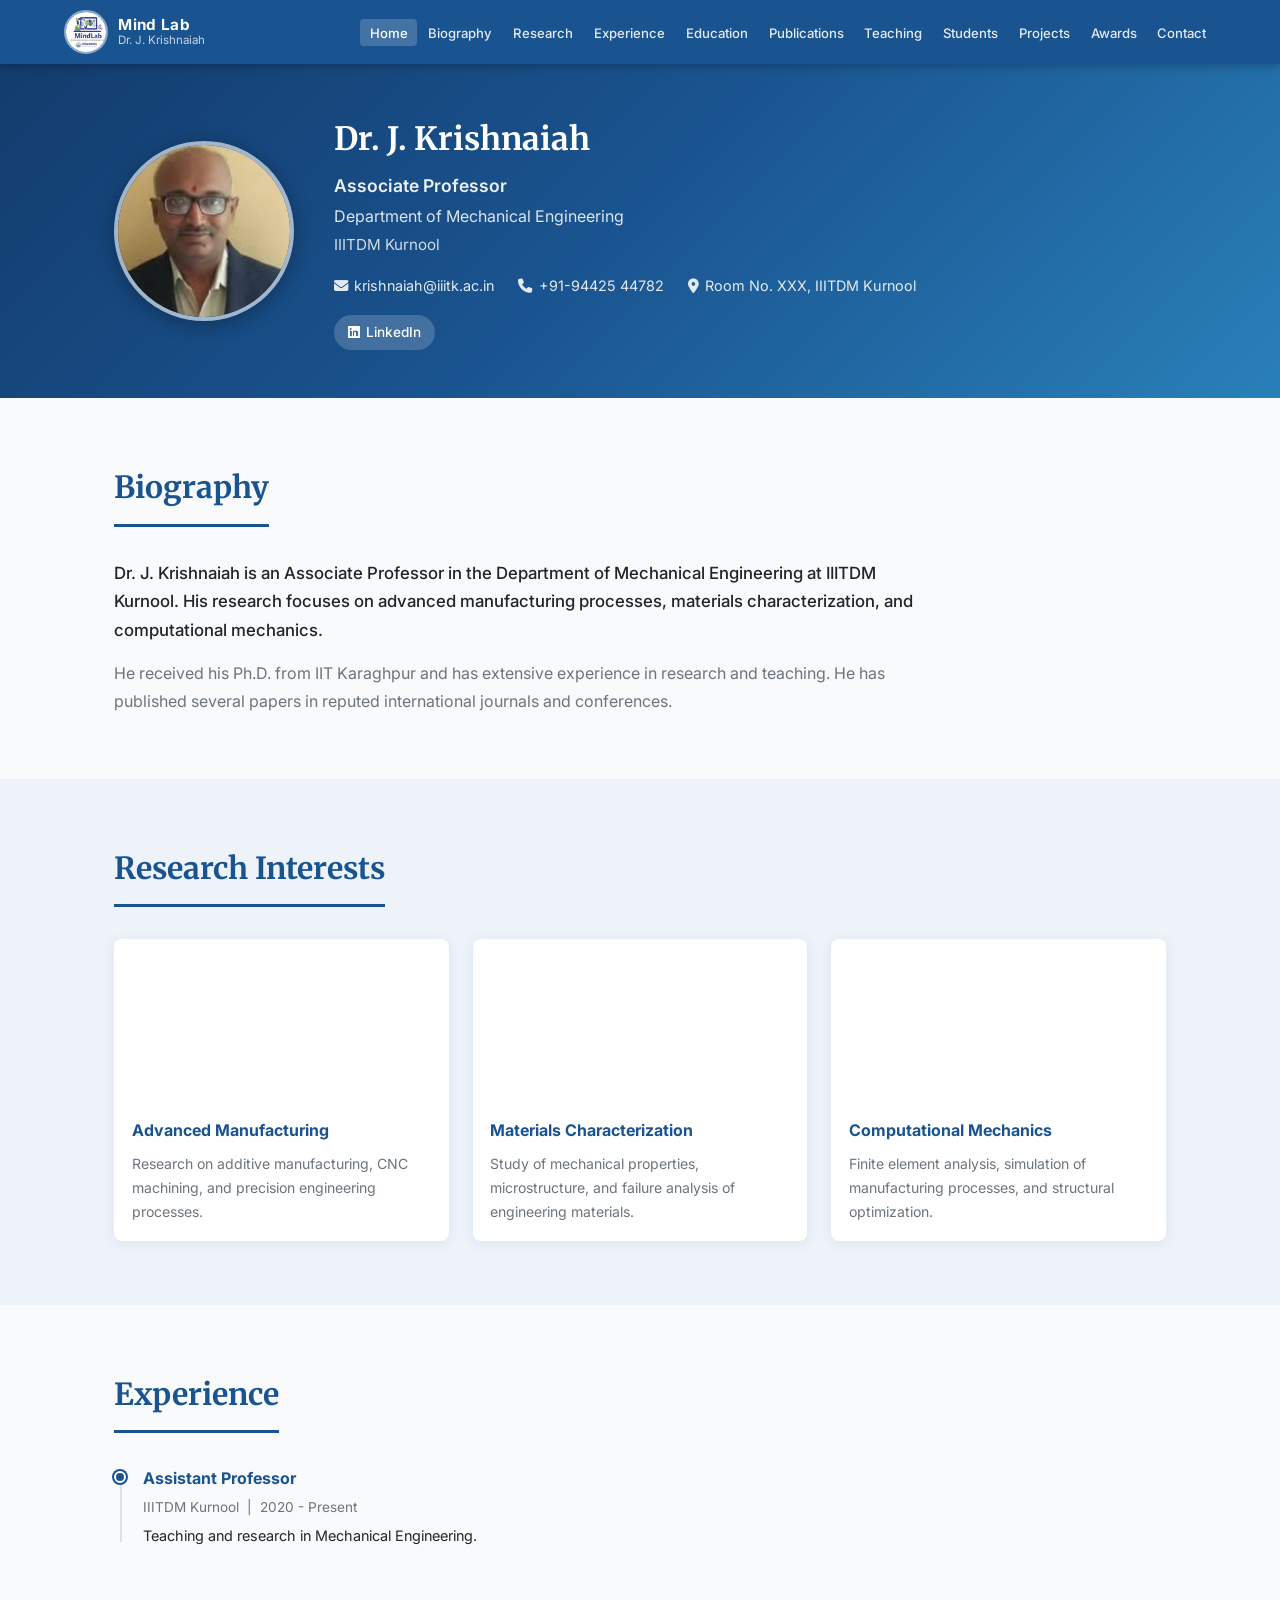
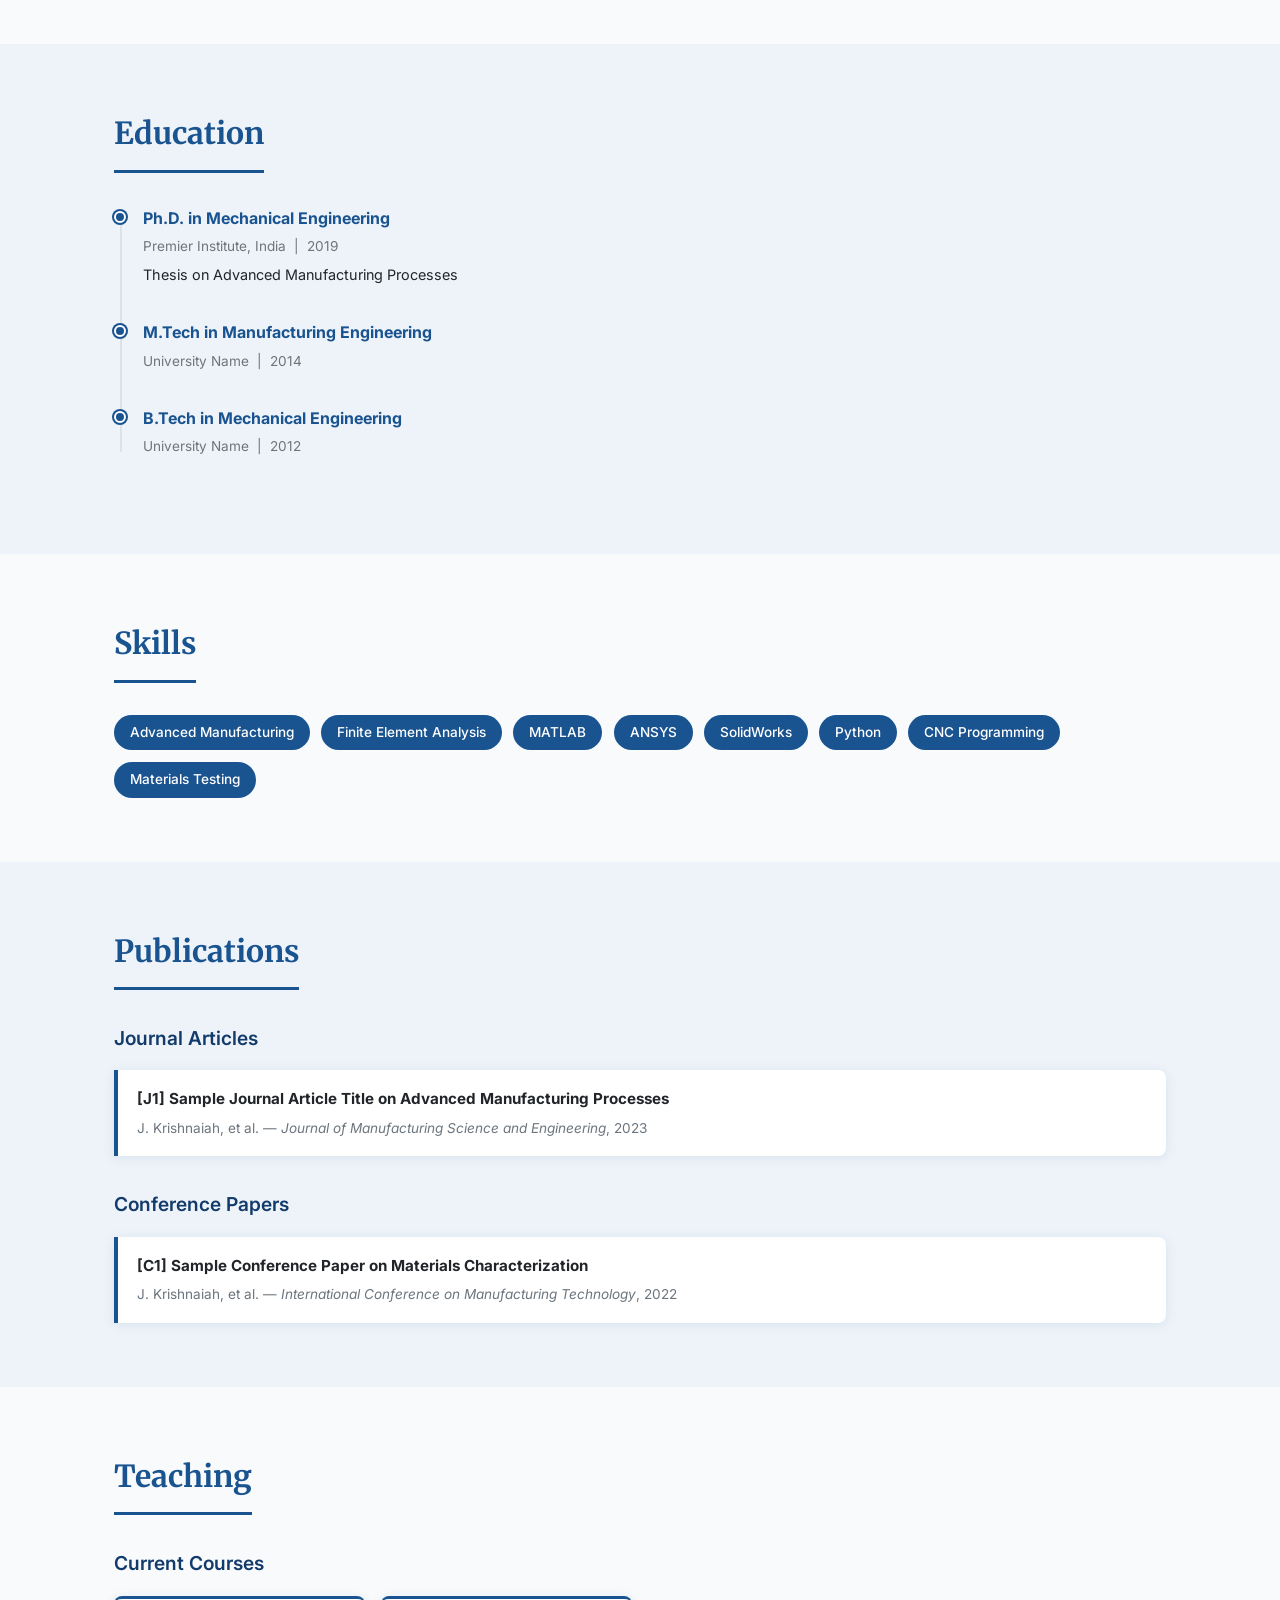
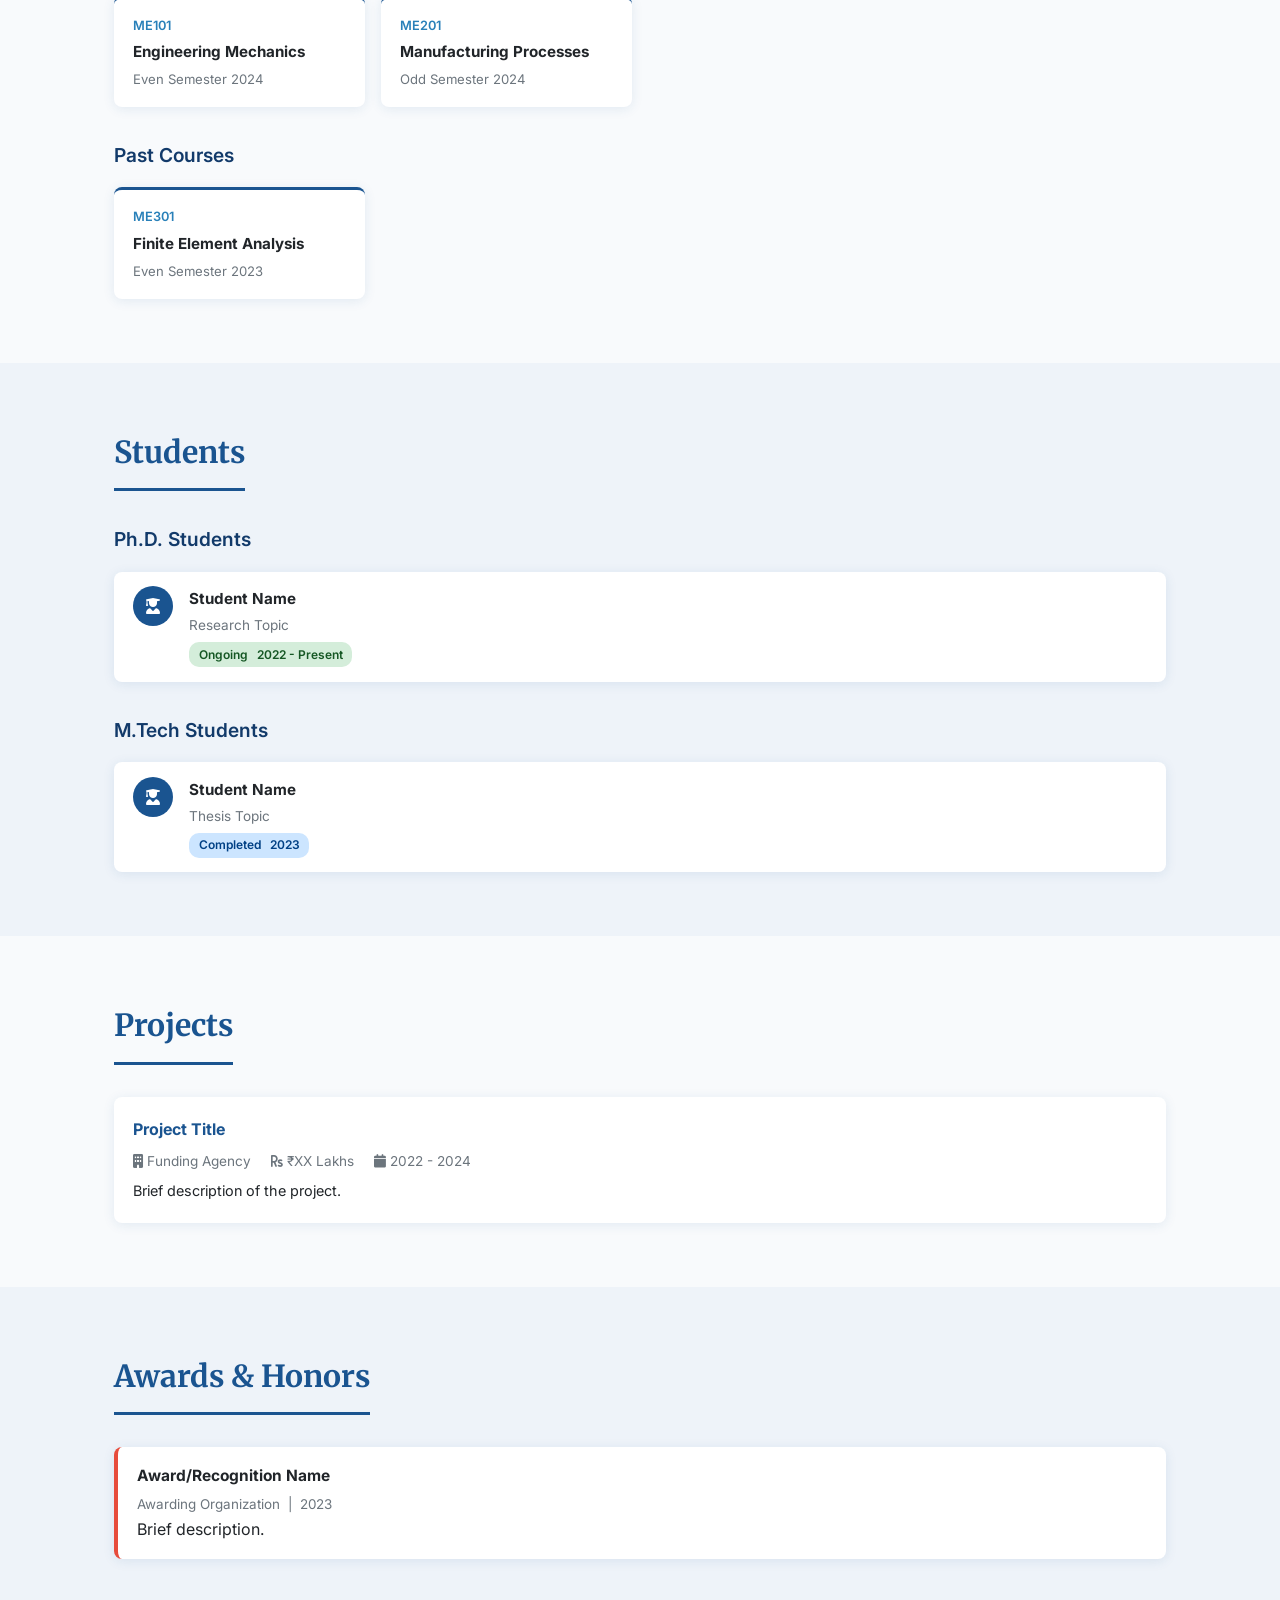
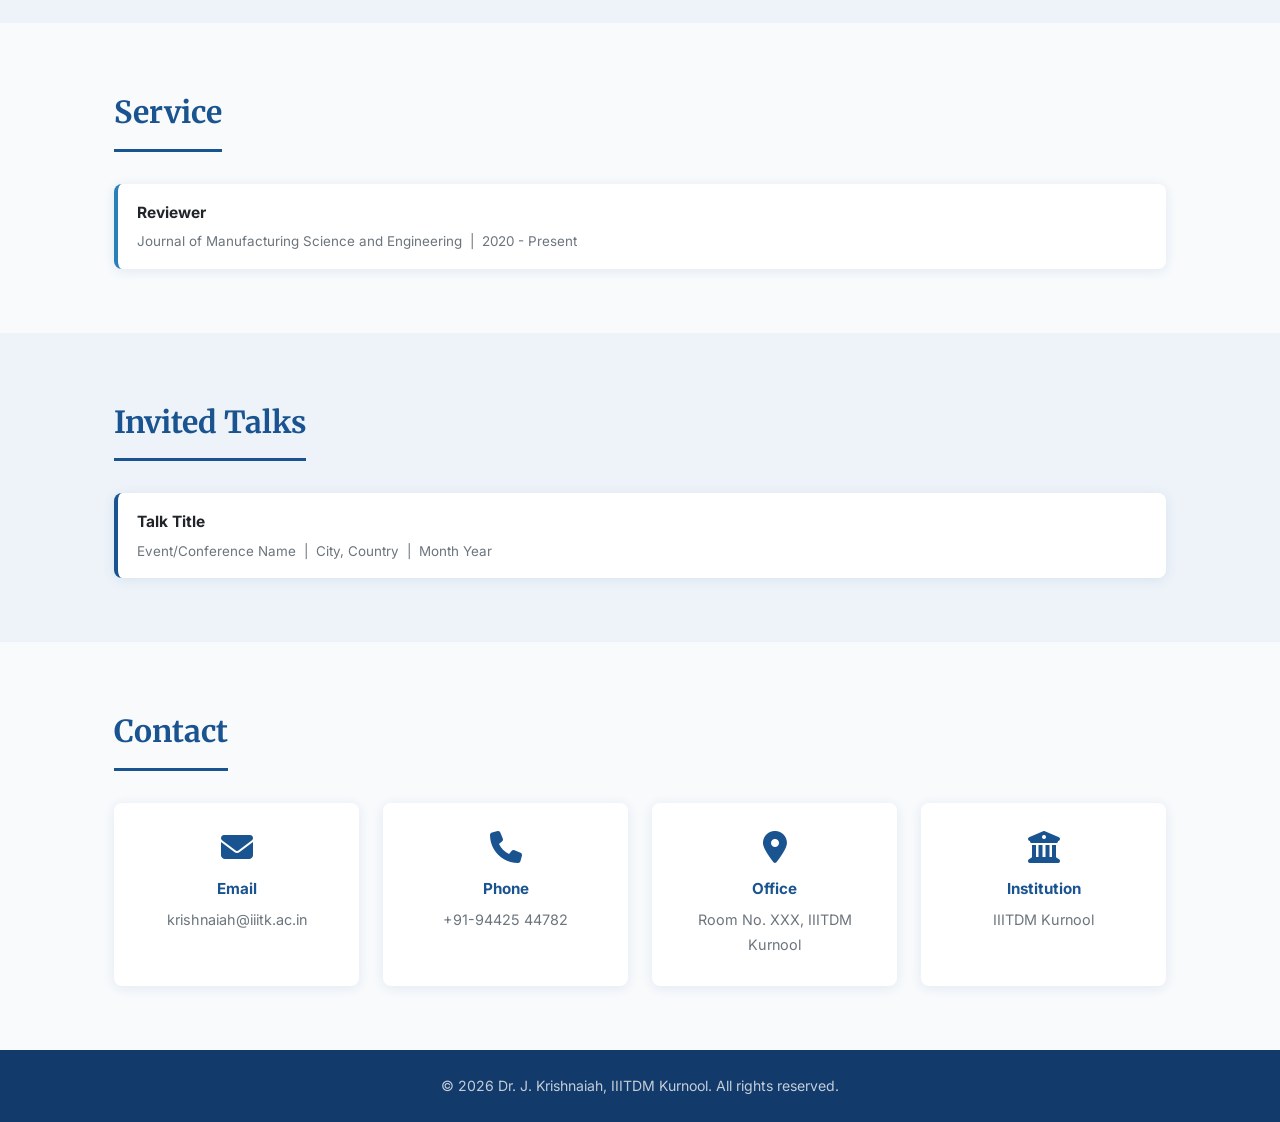
==== index.html @ 3fe78681 "Creation of admin and index" ====
<!DOCTYPE html>
<html lang="en">
<head>
  <meta charset="UTF-8" />
  <meta name="viewport" content="width=device-width, initial-scale=1.0" />
  <title>Dr. J. Krishnaiah | IIITDM Kurnool</title>
  <link rel="stylesheet" href="css/style.css" />
  <link rel="stylesheet" href="css/responsive.css" />
  <link href="https://fonts.googleapis.com/css2?family=Inter:wght@300;400;500;600;700&family=Merriweather:wght@400;700&display=swap" rel="stylesheet" />
  <link rel="stylesheet" href="https://cdnjs.cloudflare.com/ajax/libs/font-awesome/6.4.0/css/all.min.css" />
  <style>
    .nav-brand { display: flex; align-items: center; gap: .65rem; text-decoration: none; }
    .nav-logo  { height: 44px; width: 44px; border-radius: 50%; object-fit: cover;
                 border: 2px solid rgba(255,255,255,.5); flex-shrink: 0; }
    .nav-brand-text { display: flex; flex-direction: column; line-height: 1.2; }
    .nav-lab   { font-size: .95rem; font-weight: 700; color: #fff; letter-spacing: .02em; }
    .nav-name  { font-size: .72rem; font-weight: 400; color: rgba(255,255,255,.75); }
    .nav-brand:hover .nav-lab  { color: #cce0f5; }
    .nav-brand:hover .nav-name { color: rgba(255,255,255,.9); }
  </style>
</head>
<body>

<!-- ========== NAVBAR ========== -->
<nav class="navbar" id="navbar">
  <div class="nav-container">
    <a class="nav-brand" href="#home">
      <img src="images/Minds_Lab.jpeg" alt="MindLab Logo" class="nav-logo" />
      <span class="nav-brand-text"><span class="nav-lab">Mind Lab</span><span class="nav-name">Dr. J. Krishnaiah</span></span>
    </a>
    <button class="nav-toggle" id="navToggle" aria-label="Toggle menu">
      <span></span><span></span><span></span>
    </button>
    <ul class="nav-links" id="navLinks">
      <li><a href="#home">Home</a></li>
      <li><a href="#biography">Biography</a></li>
      <li><a href="#research">Research</a></li>
      <li><a href="#experience">Experience</a></li>
      <li><a href="#education">Education</a></li>
      <li><a href="#publications">Publications</a></li>
      <li><a href="#teaching">Teaching</a></li>
      <li><a href="#students">Students</a></li>
      <li><a href="#projects">Projects</a></li>
      <li><a href="#awards">Awards</a></li>
      <li><a href="#contact">Contact</a></li>
    </ul>
  </div>
</nav>

<!-- ========== HOME / PROFILE ========== -->
<section id="home" class="hero-section">
  <div class="hero-container">
    <div class="hero-photo">
      <img id="profilePhoto" src="images/profile.jpg" alt="Profile Photo" onerror="this.src='https://via.placeholder.com/200x200/1a5490/ffffff?text=Photo'" />
    </div>
    <div class="hero-info">
      <h1 id="profileName">Dr. J. Krishnaiah</h1>
      <p class="hero-title" id="profileTitle">Assistant Professor</p>
      <p class="hero-dept" id="profileDept">Department of Mechanical Engineering</p>
      <p class="hero-inst" id="profileInst">IIITDM Kurnool</p>
      <div class="hero-contact">
        <span><i class="fas fa-envelope"></i> <span id="profileEmail">—</span></span>
        <span><i class="fas fa-phone"></i> <span id="profilePhone">—</span></span>
        <span><i class="fas fa-map-marker-alt"></i> <span id="profileOffice">—</span></span>
      </div>
      <div class="hero-social" id="heroSocial"></div>
    </div>
  </div>
</section>

<!-- ========== BIOGRAPHY ========== -->
<section id="biography" class="section">
  <div class="container">
    <h2 class="section-title">Biography</h2>
    <div class="bio-content">
      <p class="bio-summary" id="bioSummary"></p>
      <p class="bio-details" id="bioDetails"></p>
    </div>
  </div>
</section>

<!-- ========== RESEARCH ========== -->
<section id="research" class="section section-alt">
  <div class="container">
    <h2 class="section-title">Research Interests</h2>
    <div class="research-grid" id="researchGrid"></div>
  </div>
</section>

<!-- ========== EXPERIENCE ========== -->
<section id="experience" class="section">
  <div class="container">
    <h2 class="section-title">Experience</h2>
    <div class="timeline" id="experienceList"></div>
  </div>
</section>

<!-- ========== EDUCATION ========== -->
<section id="education" class="section section-alt">
  <div class="container">
    <h2 class="section-title">Education</h2>
    <div class="timeline" id="educationList"></div>
  </div>
</section>

<!-- ========== SKILLS ========== -->
<section id="skills" class="section">
  <div class="container">
    <h2 class="section-title">Skills</h2>
    <div class="skills-grid" id="skillsList"></div>
  </div>
</section>

<!-- ========== PUBLICATIONS ========== -->
<section id="publications" class="section section-alt">
  <div class="container">
    <h2 class="section-title">Publications</h2>
    <h3 class="sub-title">Journal Articles</h3>
    <div class="pub-list" id="journalList"></div>
    <h3 class="sub-title" style="margin-top:2rem;">Conference Papers</h3>
    <div class="pub-list" id="conferenceList"></div>
  </div>
</section>

<!-- ========== TEACHING ========== -->
<section id="teaching" class="section">
  <div class="container">
    <h2 class="section-title">Teaching</h2>
    <h3 class="sub-title">Current Courses</h3>
    <div class="course-grid" id="currentCourses"></div>
    <h3 class="sub-title" style="margin-top:2rem;">Past Courses</h3>
    <div class="course-grid" id="pastCourses"></div>
  </div>
</section>

<!-- ========== STUDENTS ========== -->
<section id="students" class="section section-alt">
  <div class="container">
    <h2 class="section-title">Students</h2>
    <h3 class="sub-title">Ph.D. Students</h3>
    <div class="student-list" id="phdStudents"></div>
    <h3 class="sub-title" style="margin-top:2rem;">M.Tech Students</h3>
    <div class="student-list" id="mtechStudents"></div>
  </div>
</section>

<!-- ========== PROJECTS ========== -->
<section id="projects" class="section">
  <div class="container">
    <h2 class="section-title">Projects</h2>
    <div class="project-list" id="projectList"></div>
  </div>
</section>

<!-- ========== AWARDS ========== -->
<section id="awards" class="section section-alt">
  <div class="container">
    <h2 class="section-title">Awards &amp; Honors</h2>
    <div class="award-list" id="awardList"></div>
  </div>
</section>

<!-- ========== SERVICE ========== -->
<section id="service" class="section">
  <div class="container">
    <h2 class="section-title">Service</h2>
    <div class="service-list" id="serviceList"></div>
  </div>
</section>

<!-- ========== TALKS ========== -->
<section id="talks" class="section section-alt">
  <div class="container">
    <h2 class="section-title">Invited Talks</h2>
    <div class="talk-list" id="talkList"></div>
  </div>
</section>

<!-- ========== CONTACT ========== -->
<section id="contact" class="section">
  <div class="container">
    <h2 class="section-title">Contact</h2>
    <div class="contact-grid">
      <div class="contact-item">
        <i class="fas fa-envelope fa-2x"></i>
        <h4>Email</h4>
        <p id="contactEmail">—</p>
      </div>
      <div class="contact-item">
        <i class="fas fa-phone fa-2x"></i>
        <h4>Phone</h4>
        <p id="contactPhone">—</p>
      </div>
      <div class="contact-item">
        <i class="fas fa-map-marker-alt fa-2x"></i>
        <h4>Office</h4>
        <p id="contactOffice">—</p>
      </div>
      <div class="contact-item">
        <i class="fas fa-university fa-2x"></i>
        <h4>Institution</h4>
        <p id="contactInst">—</p>
      </div>
    </div>
  </div>
</section>

<!-- ========== FOOTER ========== -->
<footer class="footer">
  <div class="container">
    <p>&copy; <span id="footerYear"></span> Dr. J. Krishnaiah, IIITDM Kurnool. All rights reserved.</p>
  </div>
</footer>

<script src="js/main.js"></script>
</body>
</html>
---- css/style.css ----
/* ============================================================
   GLOBAL RESET & VARIABLES
   ============================================================ */
*, *::before, *::after { box-sizing: border-box; margin: 0; padding: 0; }

:root {
  --primary:    #1a5490;
  --primary-dk: #123a6a;
  --secondary:  #2980b9;
  --accent:     #e74c3c;
  --bg:         #f8fafc;
  --bg-alt:     #eef3f9;
  --text:       #212529;
  --text-muted: #6c757d;
  --border:     #dee2e6;
  --white:      #ffffff;
  --shadow:     0 2px 12px rgba(26,84,144,.10);
  --radius:     8px;
  --nav-h:      64px;
  --transition: .25s ease;
}

html { scroll-behavior: smooth; }

body {
  font-family: 'Inter', sans-serif;
  font-size: 16px;
  line-height: 1.7;
  color: var(--text);
  background: var(--bg);
}

a { color: var(--primary); text-decoration: none; }
a:hover { color: var(--secondary); }
img { max-width: 100%; display: block; }
ul { list-style: none; }

/* ============================================================
   NAVBAR
   ============================================================ */
.navbar {
  position: fixed;
  top: 0; left: 0; right: 0;
  height: var(--nav-h);
  background: var(--primary);
  z-index: 1000;
  box-shadow: 0 2px 8px rgba(0,0,0,.25);
}
.nav-container {
  max-width: 1200px;
  margin: 0 auto;
  height: 100%;
  padding: 0 1.5rem;
  display: flex;
  align-items: center;
  gap: 1.5rem;
}
.nav-brand {
  color: var(--white);
  font-weight: 700;
  font-size: 1.05rem;
  white-space: nowrap;
  flex-shrink: 0;
}
.nav-brand:hover { color: #cce0f5; }

.nav-links {
  display: flex;
  flex-wrap: wrap;
  gap: .1rem;
  margin-left: auto;
}
.nav-links li a {
  color: rgba(255,255,255,.88);
  font-size: .82rem;
  font-weight: 500;
  padding: .35rem .6rem;
  border-radius: 4px;
  transition: background var(--transition), color var(--transition);
  white-space: nowrap;
}
.nav-links li a:hover,
.nav-links li a.active {
  background: rgba(255,255,255,.18);
  color: var(--white);
}

/* hamburger */
.nav-toggle {
  display: none;
  flex-direction: column;
  justify-content: center;
  gap: 5px;
  background: none;
  border: none;
  cursor: pointer;
  padding: 6px;
  margin-left: auto;
}
.nav-toggle span {
  display: block;
  width: 24px; height: 2px;
  background: var(--white);
  border-radius: 2px;
  transition: var(--transition);
}

/* ============================================================
   SECTIONS
   ============================================================ */
/* Offset anchor targets so they sit below the fixed nav */
section[id] {
  scroll-margin-top: var(--nav-h);
}

.section {
  padding: 4rem 0;
}
.section-alt {
  background: var(--bg-alt);
}
.container {
  max-width: 1100px;
  margin: 0 auto;
  padding: 0 1.5rem;
}

.section-title {
  font-family: 'Merriweather', serif;
  font-size: 1.9rem;
  color: var(--primary);
  margin-bottom: 2rem;
  padding-bottom: .6rem;
  border-bottom: 3px solid var(--primary);
  display: inline-block;
}

.sub-title {
  font-size: 1.2rem;
  color: var(--primary-dk);
  margin-bottom: 1rem;
  font-weight: 600;
}

/* ============================================================
   HERO / PROFILE
   ============================================================ */
.hero-section {
  background: linear-gradient(135deg, var(--primary-dk) 0%, var(--primary) 50%, var(--secondary) 100%);
  color: var(--white);
  padding: calc(var(--nav-h) + 3rem) 0 3rem;
  scroll-margin-top: 0;
}
.hero-container {
  max-width: 1100px;
  margin: 0 auto;
  padding: 0 1.5rem;
  display: flex;
  align-items: center;
  gap: 2.5rem;
}
.hero-photo img {
  width: 180px; height: 180px;
  border-radius: 50%;
  object-fit: cover;
  border: 4px solid rgba(255,255,255,.6);
  box-shadow: 0 4px 20px rgba(0,0,0,.3);
}
.hero-info h1 {
  font-family: 'Merriweather', serif;
  font-size: 2rem;
  margin-bottom: .3rem;
}
.hero-title  { font-size: 1.1rem; font-weight: 600; margin-bottom: .15rem; opacity: .92; }
.hero-dept   { font-size: 1rem;  margin-bottom: .1rem; opacity: .85; }
.hero-inst   { font-size: .95rem; opacity: .8; margin-bottom: 1rem; }

.hero-contact {
  display: flex;
  flex-wrap: wrap;
  gap: .8rem 1.5rem;
  font-size: .9rem;
  opacity: .88;
  margin-bottom: 1rem;
}
.hero-contact span { display: flex; align-items: center; gap: .4rem; }

.hero-social { display: flex; gap: .8rem; flex-wrap: wrap; }
.hero-social a {
  display: inline-flex;
  align-items: center;
  gap: .35rem;
  background: rgba(255,255,255,.18);
  color: var(--white);
  padding: .4rem .9rem;
  border-radius: 20px;
  font-size: .85rem;
  font-weight: 500;
  transition: background var(--transition);
}
.hero-social a:hover { background: rgba(255,255,255,.32); color: var(--white); }

/* ============================================================
   BIOGRAPHY
   ============================================================ */
.bio-content { max-width: 820px; }
.bio-summary { font-size: 1.05rem; font-weight: 500; margin-bottom: 1rem; }
.bio-details  { color: var(--text-muted); }

/* ============================================================
   RESEARCH GRID
   ============================================================ */
.research-grid {
  display: grid;
  grid-template-columns: repeat(auto-fill, minmax(260px, 1fr));
  gap: 1.5rem;
}
.research-card {
  background: var(--white);
  border-radius: var(--radius);
  overflow: hidden;
  box-shadow: var(--shadow);
  transition: transform var(--transition), box-shadow var(--transition);
}
.research-card:hover { transform: translateY(-4px); box-shadow: 0 8px 24px rgba(26,84,144,.15); }
.research-card img {
  width: 100%; height: 160px;
  object-fit: cover;
}
.research-card-body { padding: 1.1rem; }
.research-card-body h3 { font-size: 1rem; color: var(--primary); margin-bottom: .5rem; }
.research-card-body p  { font-size: .88rem; color: var(--text-muted); }

/* ============================================================
   TIMELINE (experience / education)
   ============================================================ */
.timeline { position: relative; padding-left: 1.8rem; }
.timeline::before {
  content: '';
  position: absolute;
  left: 6px; top: 6px; bottom: 6px;
  width: 2px;
  background: var(--border);
}
.timeline-item {
  position: relative;
  margin-bottom: 2rem;
}
.timeline-item::before {
  content: '';
  position: absolute;
  left: -1.8rem; top: 6px;
  width: 12px; height: 12px;
  border-radius: 50%;
  background: var(--primary);
  border: 2px solid var(--white);
  box-shadow: 0 0 0 2px var(--primary);
}
.timeline-item h3 { font-size: 1rem; color: var(--primary); margin-bottom: .2rem; }
.timeline-item .meta {
  font-size: .85rem;
  color: var(--text-muted);
  margin-bottom: .3rem;
}
.timeline-item p { font-size: .9rem; }

/* ============================================================
   SKILLS
   ============================================================ */
.skills-grid {
  display: flex;
  flex-wrap: wrap;
  gap: .7rem;
}
.skill-tag {
  background: var(--primary);
  color: var(--white);
  padding: .4rem 1rem;
  border-radius: 20px;
  font-size: .85rem;
  font-weight: 500;
}

/* ============================================================
   PUBLICATIONS
   ============================================================ */
.pub-list { display: flex; flex-direction: column; gap: 1.2rem; }
.pub-item {
  background: var(--white);
  border-left: 4px solid var(--primary);
  padding: 1rem 1.2rem;
  border-radius: 0 var(--radius) var(--radius) 0;
  box-shadow: var(--shadow);
}
.pub-item h4 { font-size: .95rem; color: var(--text); margin-bottom: .3rem; }
.pub-item .pub-meta { font-size: .85rem; color: var(--text-muted); }
.pub-item a { font-size: .82rem; color: var(--secondary); margin-top: .3rem; display: inline-block; }

/* ============================================================
   TEACHING
   ============================================================ */
.course-grid {
  display: grid;
  grid-template-columns: repeat(auto-fill, minmax(220px, 1fr));
  gap: 1rem;
}
.course-card {
  background: var(--white);
  padding: 1rem 1.2rem;
  border-radius: var(--radius);
  box-shadow: var(--shadow);
  border-top: 3px solid var(--primary);
}
.course-card .code { font-size: .8rem; color: var(--secondary); font-weight: 600; margin-bottom: .2rem; }
.course-card h4 { font-size: .95rem; margin-bottom: .2rem; }
.course-card .sem { font-size: .82rem; color: var(--text-muted); }

/* ============================================================
   STUDENTS
   ============================================================ */
.student-list { display: flex; flex-direction: column; gap: 1rem; }
.student-item {
  background: var(--white);
  padding: .9rem 1.2rem;
  border-radius: var(--radius);
  box-shadow: var(--shadow);
  display: flex;
  align-items: flex-start;
  gap: 1rem;
}
.student-item .s-icon {
  width: 40px; height: 40px;
  border-radius: 50%;
  background: var(--primary);
  color: var(--white);
  display: flex; align-items: center; justify-content: center;
  font-size: 1rem;
  flex-shrink: 0;
}
.student-item h4 { font-size: .95rem; margin-bottom: .15rem; }
.student-item p  { font-size: .85rem; color: var(--text-muted); }
.student-item .badge {
  display: inline-block;
  font-size: .75rem;
  padding: .15rem .6rem;
  border-radius: 10px;
  font-weight: 600;
  margin-top: .3rem;
}
.badge-ongoing   { background: #d4edda; color: #155724; }
.badge-completed { background: #cce5ff; color: #004085; }

/* ============================================================
   PROJECTS
   ============================================================ */
.project-list { display: flex; flex-direction: column; gap: 1.2rem; }
.project-item {
  background: var(--white);
  padding: 1.2rem;
  border-radius: var(--radius);
  box-shadow: var(--shadow);
}
.project-item h3 { color: var(--primary); margin-bottom: .4rem; font-size: 1rem; }
.project-meta { font-size: .85rem; color: var(--text-muted); margin-bottom: .4rem; }
.project-meta span { margin-right: 1rem; }
.project-item p { font-size: .9rem; }

/* ============================================================
   AWARDS / SERVICE / TALKS
   ============================================================ */
.award-list, .service-list, .talk-list {
  display: flex; flex-direction: column; gap: 1rem;
}
.award-item, .service-item, .talk-item {
  background: var(--white);
  padding: 1rem 1.2rem;
  border-radius: var(--radius);
  box-shadow: var(--shadow);
  border-left: 4px solid var(--accent);
}
.service-item { border-left-color: var(--secondary); }
.talk-item    { border-left-color: var(--primary); }

.award-item h4, .service-item h4, .talk-item h4 {
  font-size: .97rem; margin-bottom: .25rem; color: var(--text);
}
.award-item .meta, .service-item .meta, .talk-item .meta {
  font-size: .84rem; color: var(--text-muted);
}

/* ============================================================
   CONTACT
   ============================================================ */
.contact-grid {
  display: grid;
  grid-template-columns: repeat(auto-fill, minmax(200px, 1fr));
  gap: 1.5rem;
}
.contact-item {
  background: var(--white);
  padding: 1.8rem 1.2rem;
  border-radius: var(--radius);
  box-shadow: var(--shadow);
  text-align: center;
}
.contact-item i { color: var(--primary); margin-bottom: .8rem; }
.contact-item h4 { font-size: .95rem; margin-bottom: .4rem; color: var(--primary); }
.contact-item p  { font-size: .9rem; color: var(--text-muted); }

/* ============================================================
   FOOTER
   ============================================================ */
.footer {
  background: var(--primary-dk);
  color: rgba(255,255,255,.75);
  text-align: center;
  padding: 1.5rem 0;
  font-size: .88rem;
}

/* ============================================================
   EMPTY STATE
   ============================================================ */
.empty-state {
  color: var(--text-muted);
  font-style: italic;
  font-size: .9rem;
  padding: 1rem 0;
}
---- css/responsive.css ----
/* ============================================================
   RESPONSIVE — breakpoints: 1024, 768, 600, 480, 360
   ============================================================ */

/* --- Tablet & below ---------------------------------------- */
@media (max-width: 1024px) {
  .nav-links li a { font-size: .78rem; padding: .3rem .5rem; }
  .hero-info h1   { font-size: 1.7rem; }
}

/* --- Show hamburger ---------------------------------------- */
@media (max-width: 860px) {
  .nav-toggle { display: flex; }

  .nav-links {
    display: none;
    position: fixed;
    top: var(--nav-h); left: 0; right: 0;
    background: var(--primary-dk);
    flex-direction: column;
    padding: 1rem 0 1.5rem;
    gap: 0;
    box-shadow: 0 4px 12px rgba(0,0,0,.3);
  }
  .nav-links.open { display: flex; }
  .nav-links li a {
    display: block;
    padding: .65rem 1.5rem;
    font-size: .95rem;
    border-radius: 0;
  }
  .nav-links li a:hover { background: rgba(255,255,255,.12); }
}

/* --- Small tablet ------------------------------------------ */
@media (max-width: 768px) {
  .hero-container { flex-direction: column; text-align: center; gap: 1.5rem; }
  .hero-contact   { justify-content: center; }
  .hero-social    { justify-content: center; }
  .hero-photo img { width: 140px; height: 140px; }
  .hero-info h1   { font-size: 1.5rem; }

  .section-title  { font-size: 1.5rem; }
  .research-grid  { grid-template-columns: 1fr 1fr; }
  .contact-grid   { grid-template-columns: 1fr 1fr; }
}

/* --- Mobile ------------------------------------------------ */
@media (max-width: 600px) {
  .section        { padding: 2.5rem 0; }
  .research-grid  { grid-template-columns: 1fr; }
  .course-grid    { grid-template-columns: 1fr; }
  .contact-grid   { grid-template-columns: 1fr; }

  .hero-section   { padding-top: calc(var(--nav-h) + 2rem); }
  .timeline       { padding-left: 1.4rem; }
  .timeline-item::before { left: -1.4rem; }
}

/* --- Very small -------------------------------------------- */
@media (max-width: 400px) {
  .hero-info h1   { font-size: 1.3rem; }
  .hero-social a  { font-size: .8rem; padding: .35rem .7rem; }
}
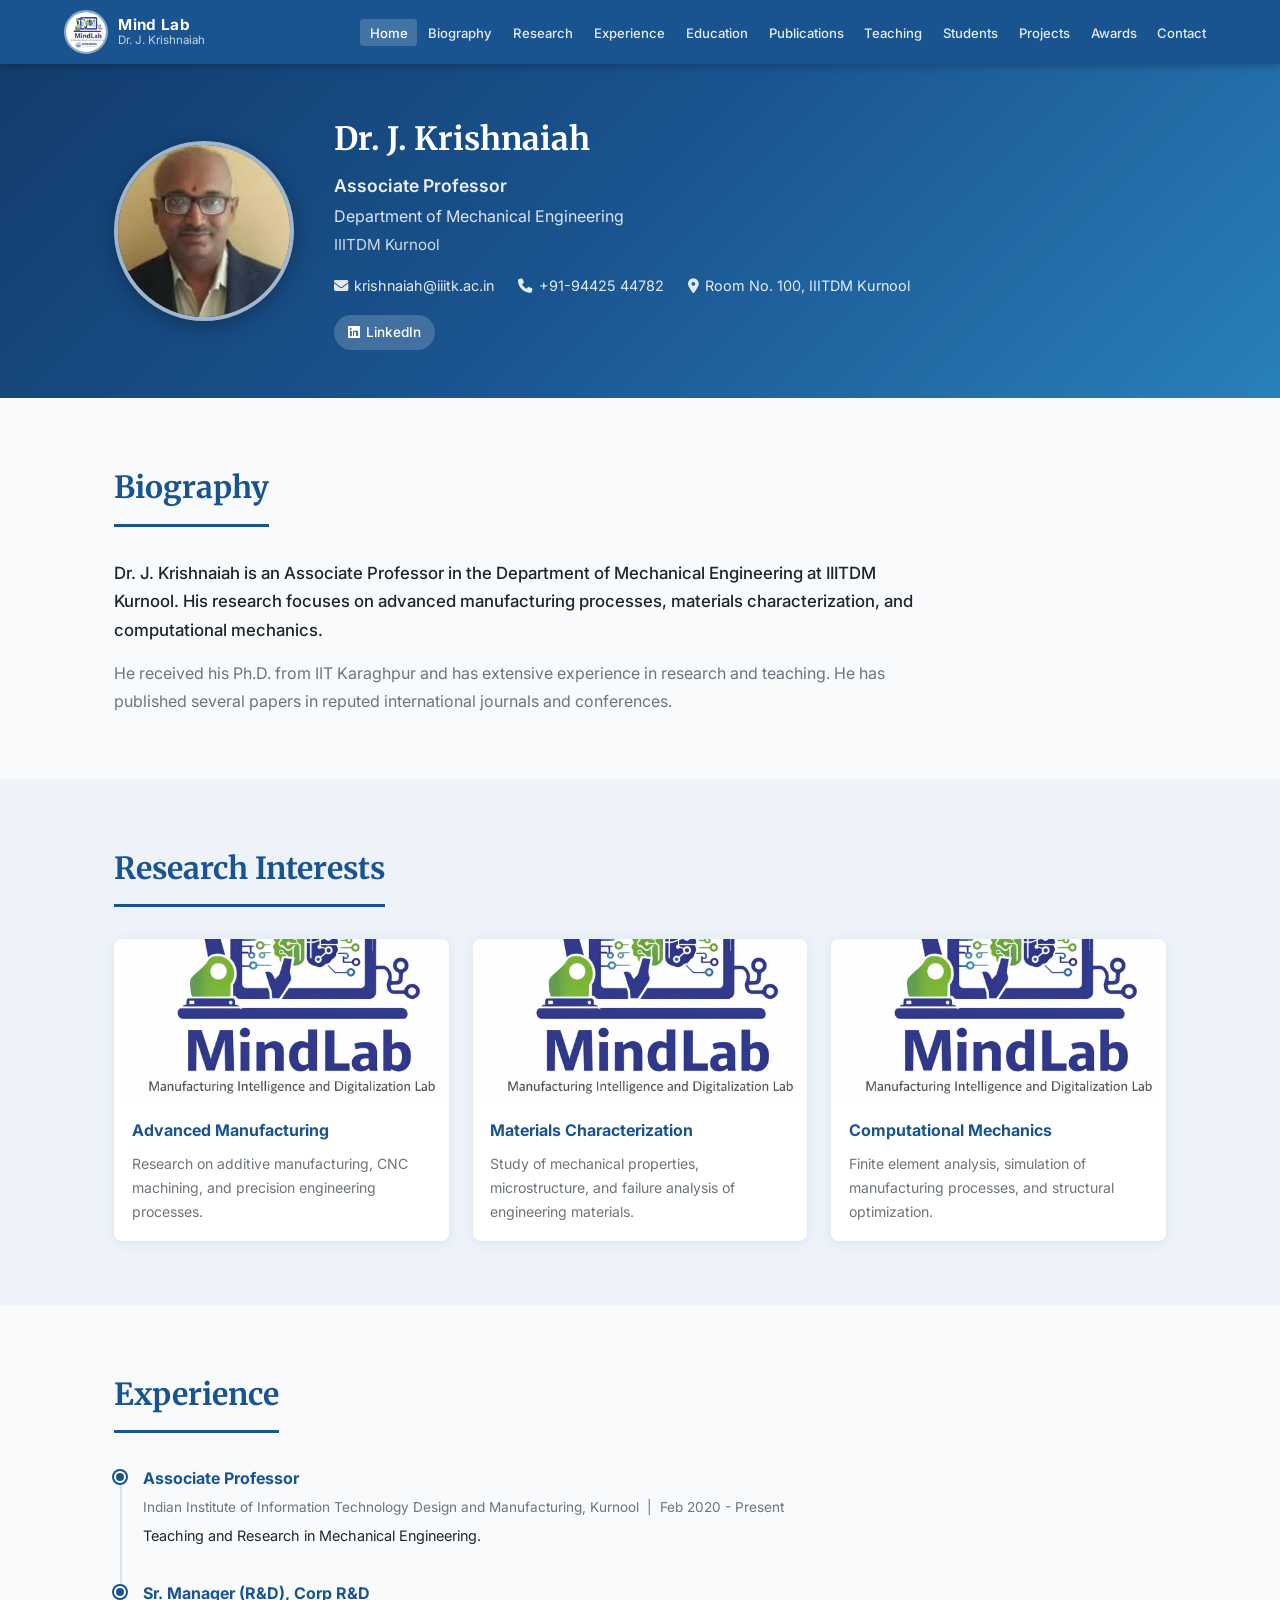
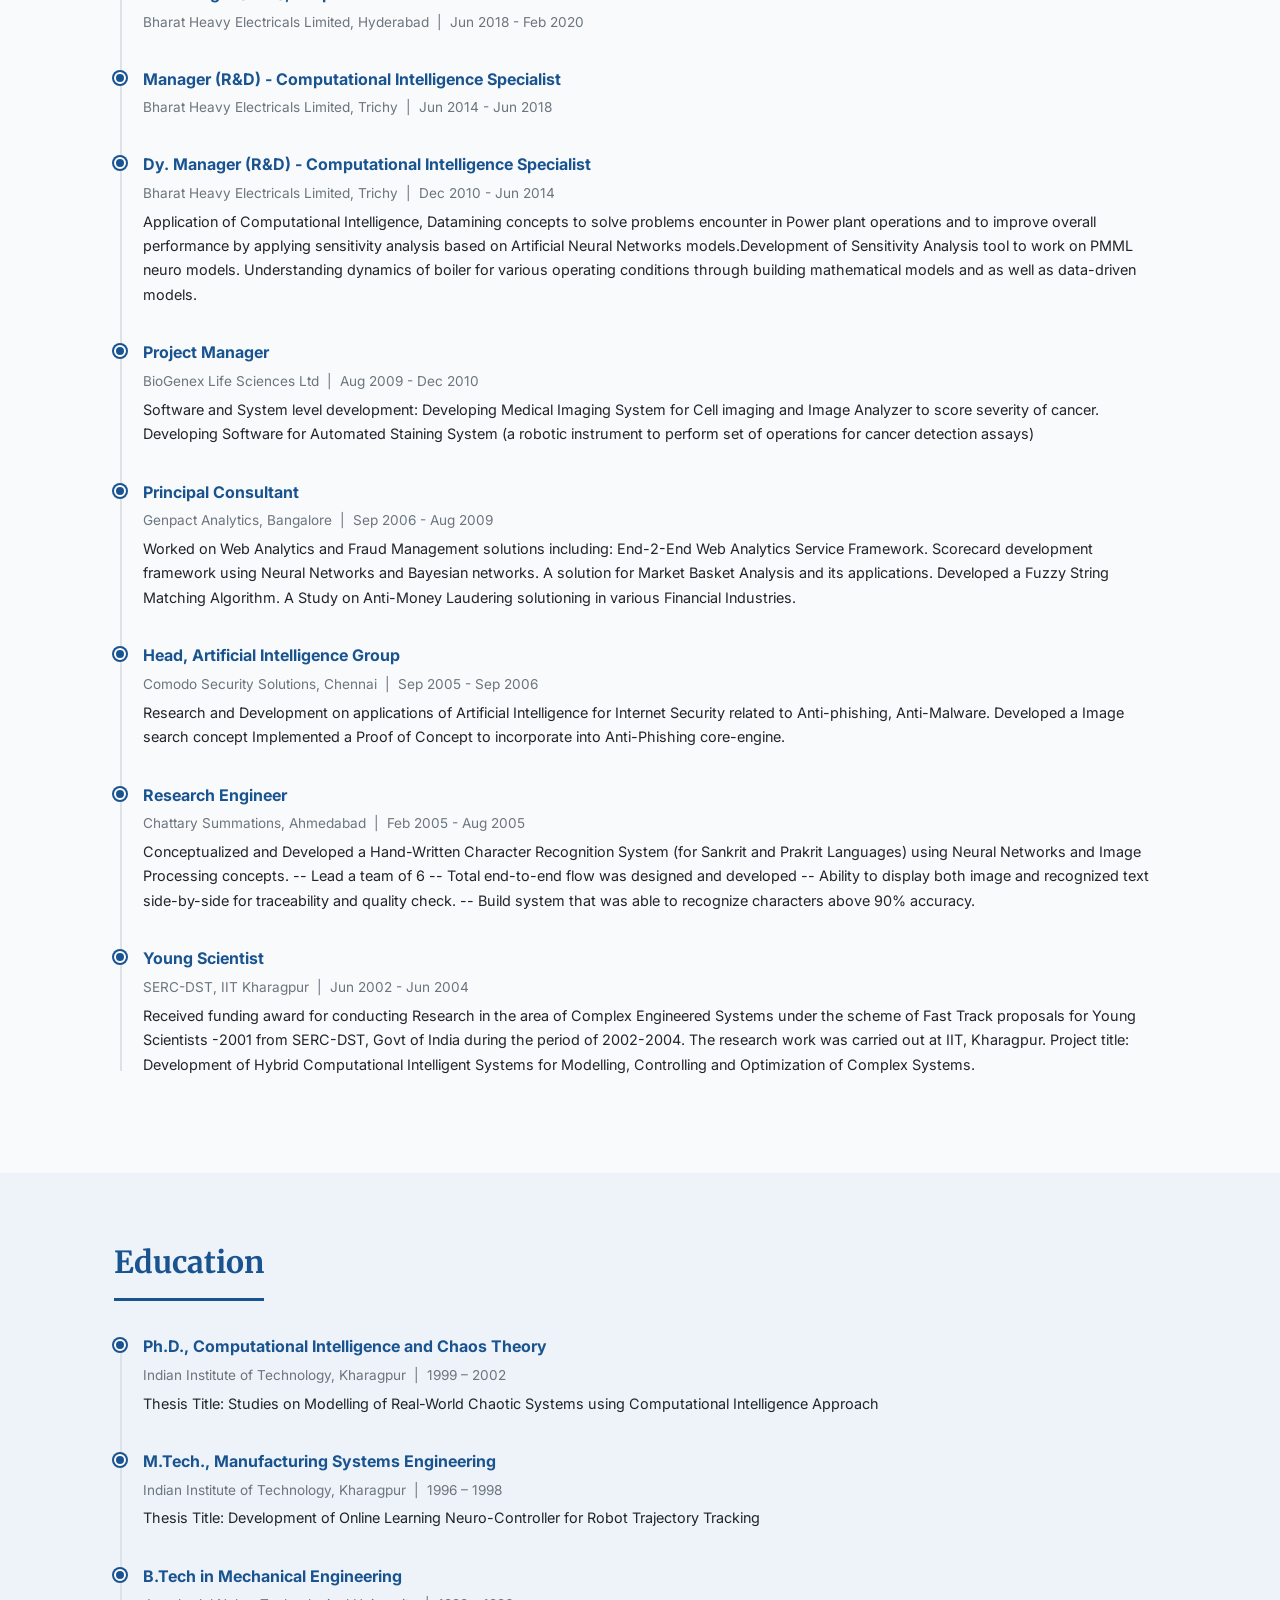
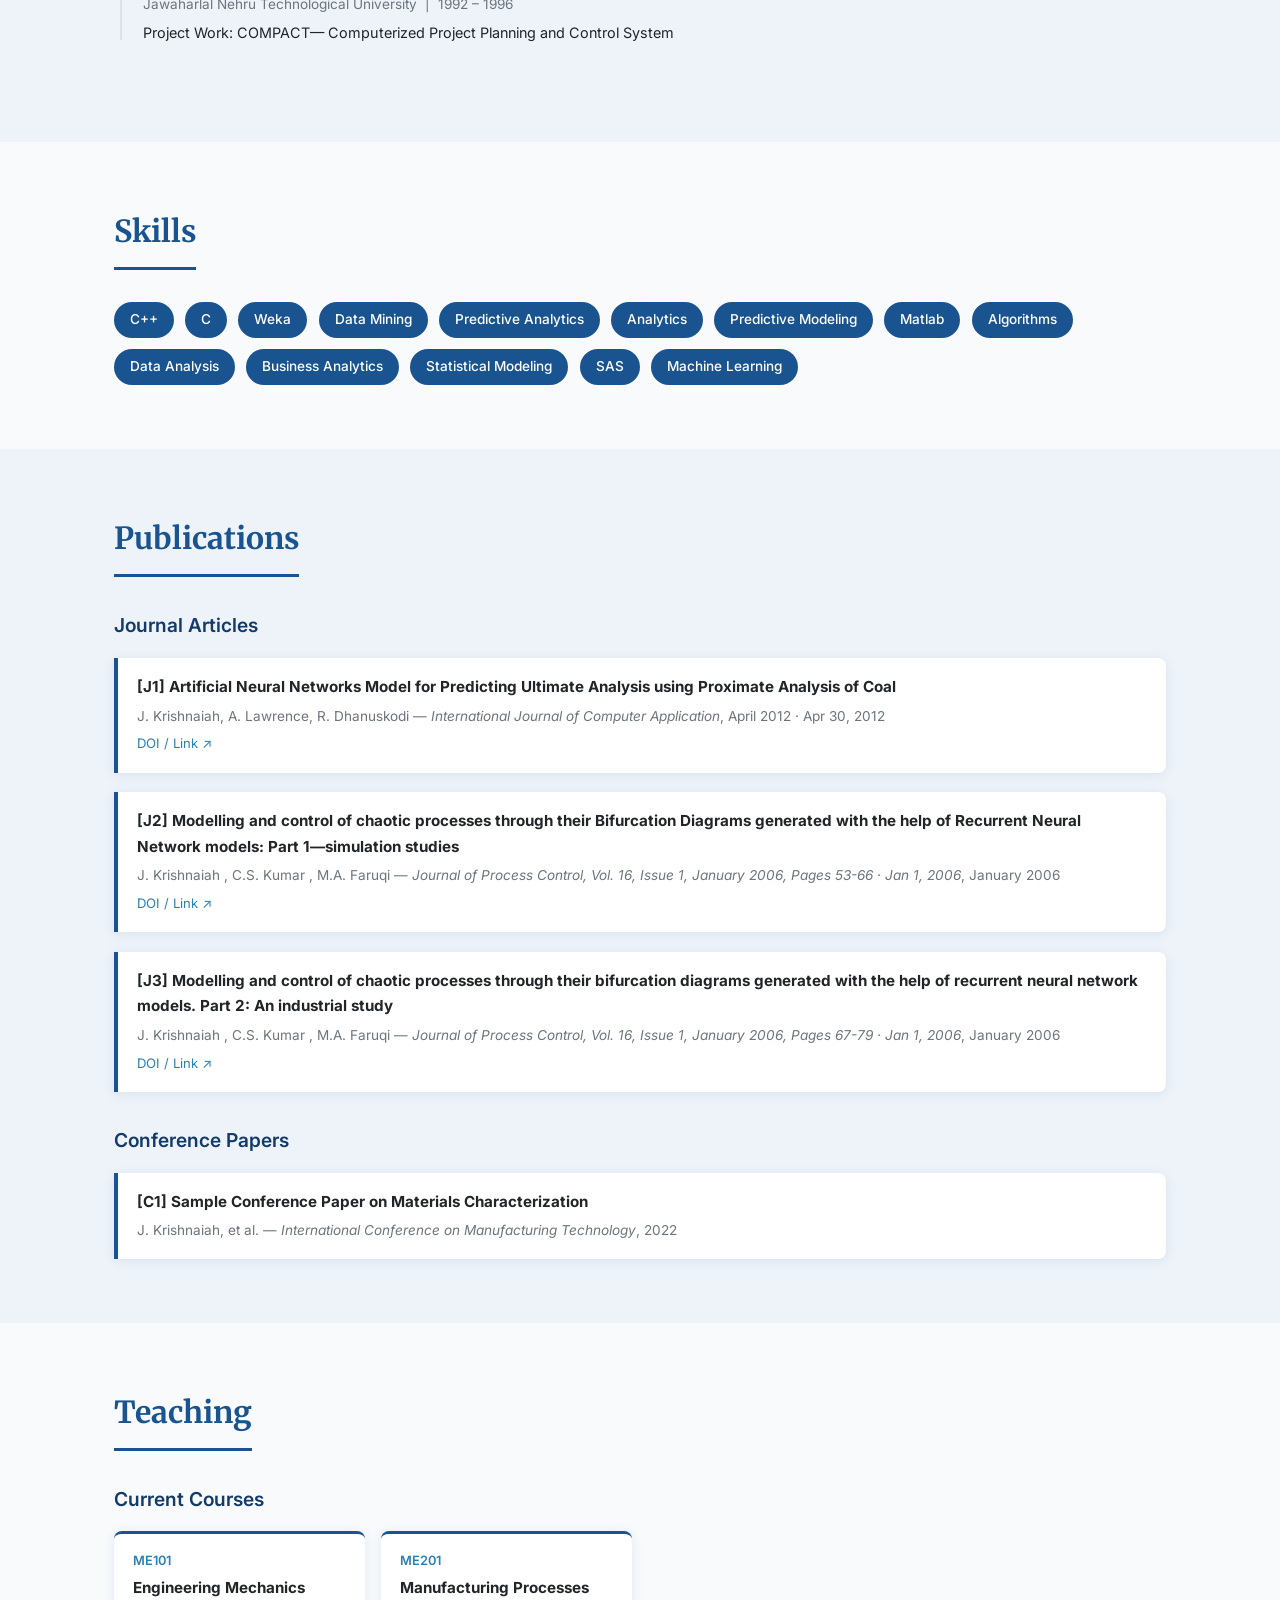
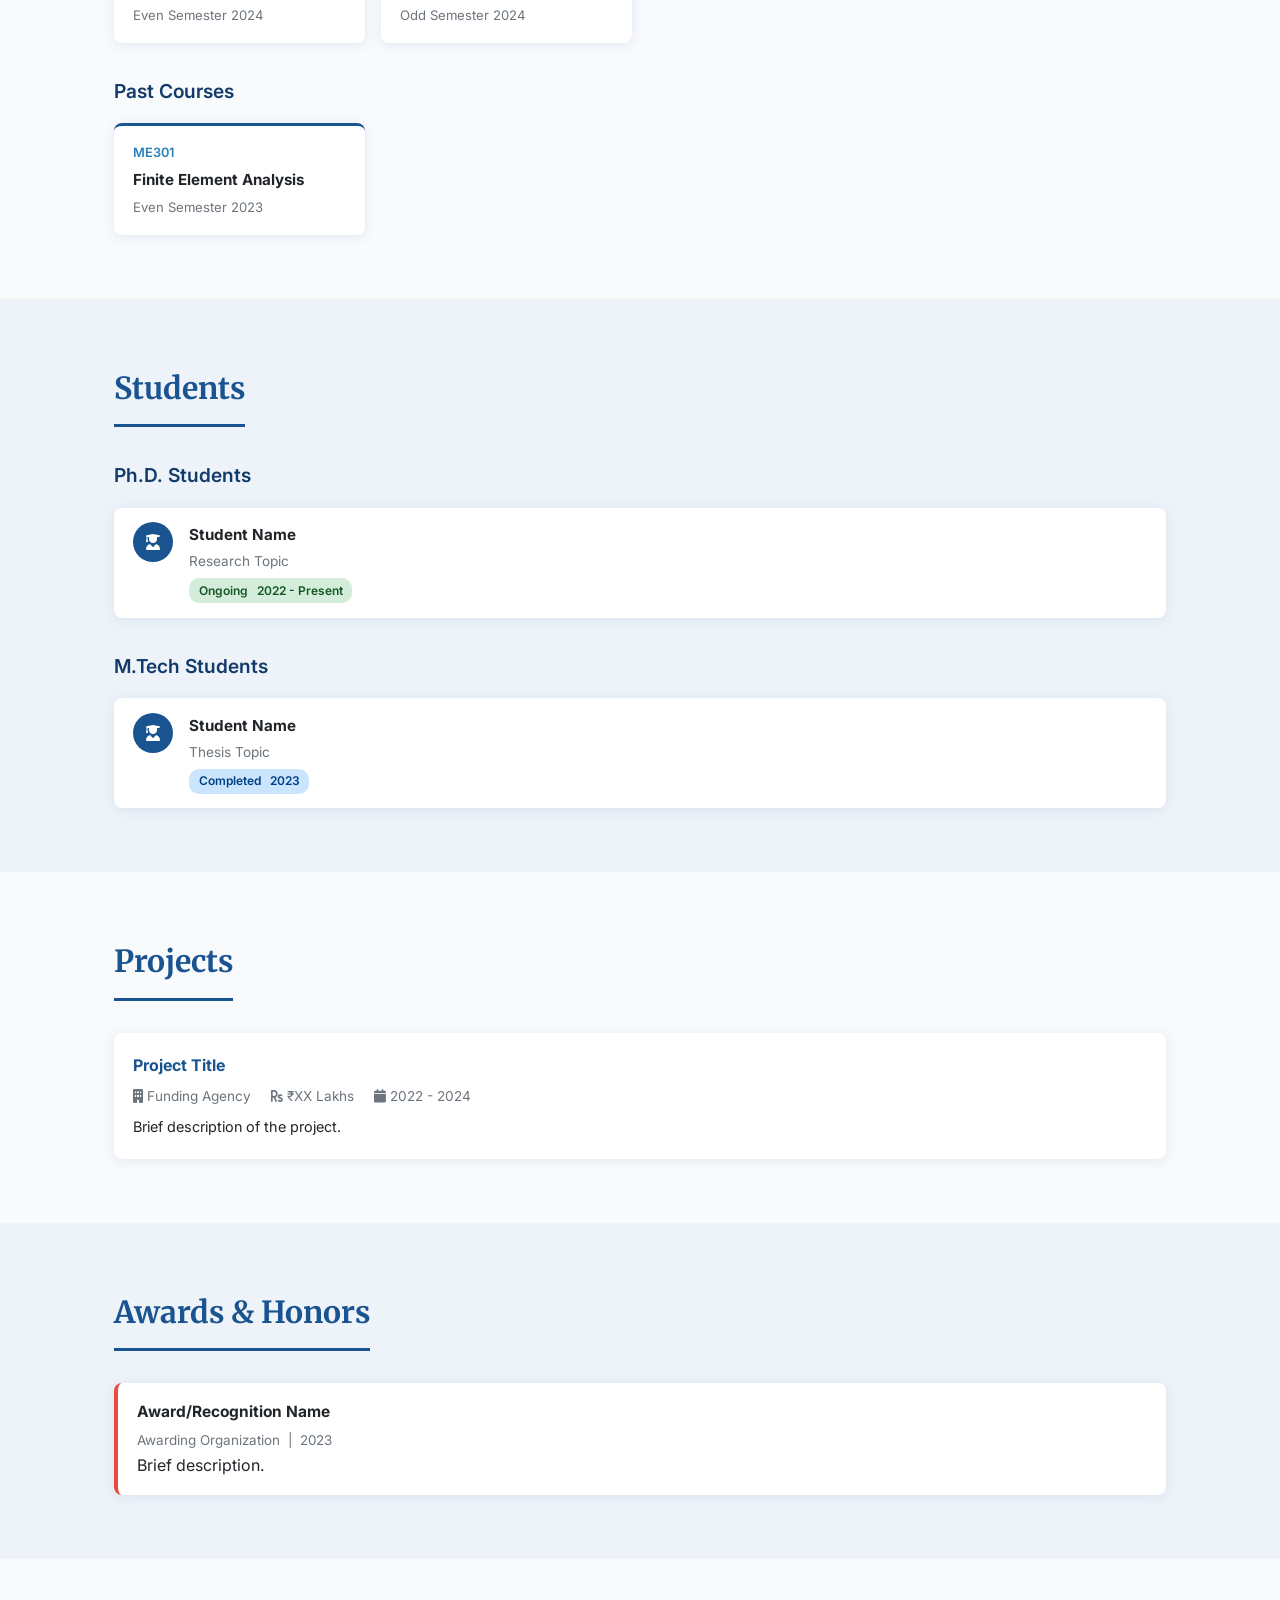
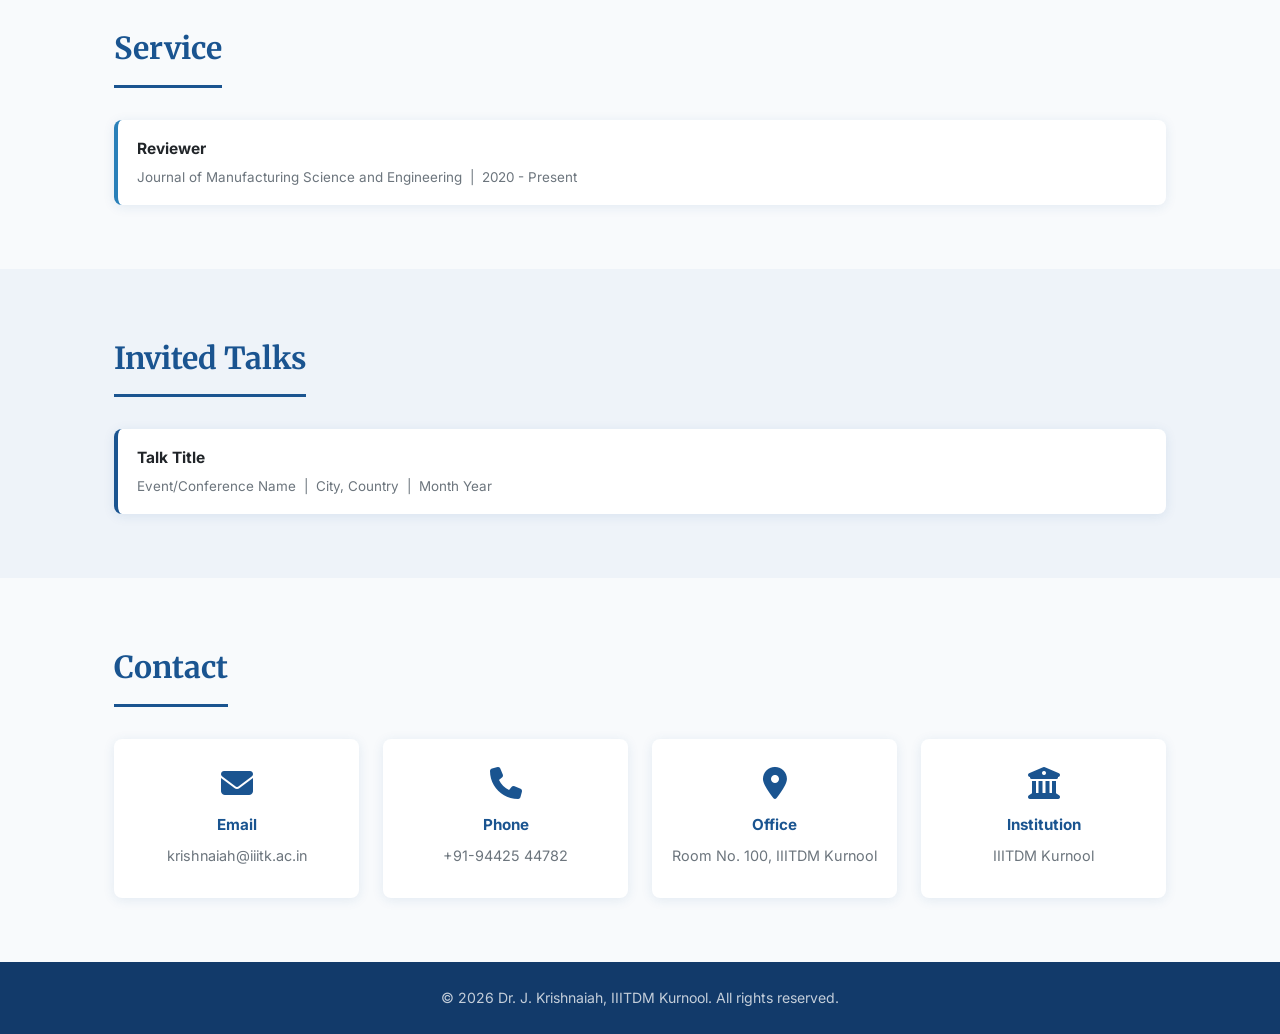
==== commit fa2031af: "Small functionality changes" ====
--- a/index.html
+++ b/index.html
@@ -51,7 +51,7 @@
 <section id="home" class="hero-section">
   <div class="hero-container">
     <div class="hero-photo">
-      <img id="profilePhoto" src="images/profile.jpg" alt="Profile Photo" onerror="this.src='https://via.placeholder.com/200x200/1a5490/ffffff?text=Photo'" />
+      <img id="profilePhoto" src="images/profile.jpg" alt="Profile Photo" onerror="this.src='images/default-profile.jpeg'" />
     </div>
     <div class="hero-info">
       <h1 id="profileName">Dr. J. Krishnaiah</h1>
